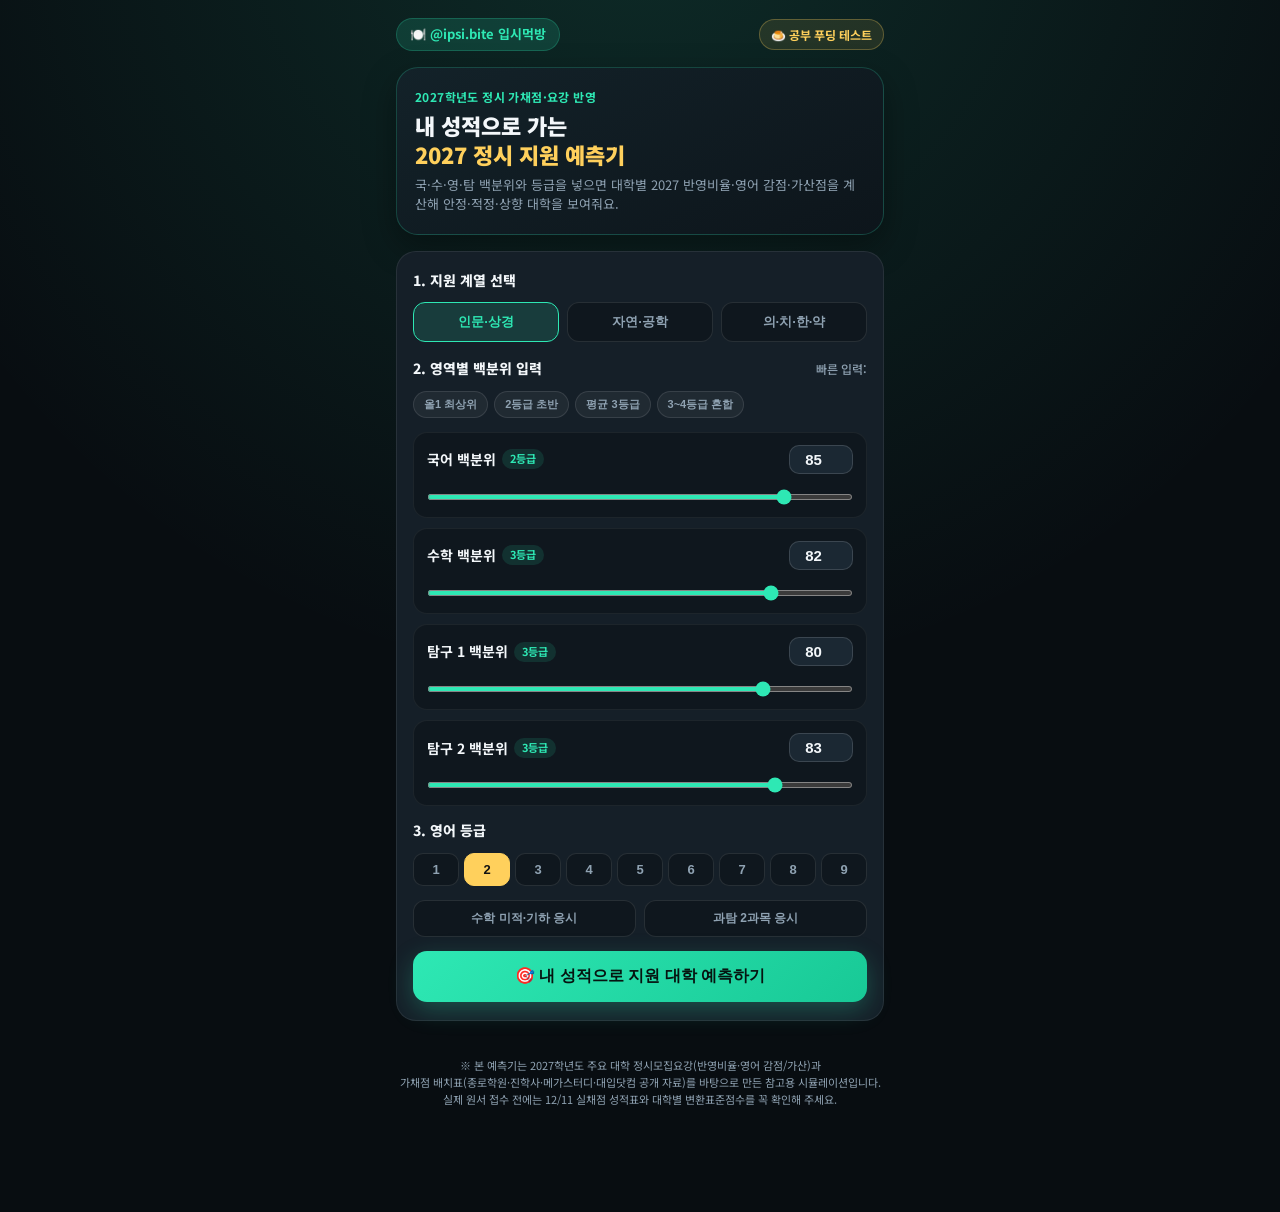
==== predict/index.html @ 565b8e70 "Add 2027 정시 지원 예측기 (/predict)" ====
<!DOCTYPE html>
<html lang="ko">
<head>
  <meta charset="UTF-8" />
  <meta name="viewport" content="width=device-width, initial-scale=1.0, maximum-scale=1.0, user-scalable=no" />
  <title>2027 정시 지원 예측기 | 입시먹방 @ipsi.bite</title>
  <meta name="description" content="국·수·영·탐 백분위와 등급을 입력하면 대학별 2027 정시 반영비율과 영어 감점을 계산해 안정·적정·상향 대학을 예측해 줍니다." />
  <link rel="preconnect" href="https://fonts.googleapis.com" />
  <link href="https://fonts.googleapis.com/css2?family=Noto+Sans+KR:wght@400;500;700;900&display=swap" rel="stylesheet" />
  <style>
    :root {
      --bg: #080d11;
      --bg2: #0f171e;
      --card: #151f28;
      --card2: #1b2833;
      --border: rgba(46, 232, 180, 0.22);
      --mint: #2ee8b4;
      --mint-dim: rgba(46, 232, 180, 0.14);
      --gold: #ffd05c;
      --blue: #58b4ff;
      --red: #ff6b7a;
      --text: #f3f7fa;
      --muted: #8fa2b2;
    }
    * { box-sizing: border-box; margin: 0; padding: 0; -webkit-tap-highlight-color: transparent; }
    body {
      font-family: 'Noto Sans KR', -apple-system, BlinkMacSystemFont, sans-serif;
      background: radial-gradient(circle at 50% -10%, rgba(46, 232, 180, 0.14), transparent 55%), var(--bg);
      color: var(--text);
      min-height: 100vh;
      line-height: 1.45;
      padding-bottom: 64px;
    }
    .wrap { max-width: 520px; margin: 0 auto; padding: 18px 16px 40px; }
    .top-bar {
      display: flex; align-items: center; justify-content: space-between;
      margin-bottom: 16px;
    }
    .brand {
      display: inline-flex; align-items: center; gap: 8px;
      background: var(--mint-dim); border: 1px solid var(--border);
      color: var(--mint); padding: 6px 13px; border-radius: 999px;
      font-size: 13px; font-weight: 700; text-decoration: none;
    }
    .link-mbti {
      font-size: 12px; color: var(--gold); text-decoration: none;
      background: rgba(255, 208, 92, 0.1); border: 1px solid rgba(255, 208, 92, 0.28);
      padding: 6px 11px; border-radius: 999px; font-weight: 700;
    }
    .hero {
      background: linear-gradient(155deg, #132229 0%, #0d151b 100%);
      border: 1px solid var(--border); border-radius: 22px;
      padding: 20px 18px; margin-bottom: 16px;
      box-shadow: 0 12px 32px rgba(0, 0, 0, 0.35);
    }
    .hero .eyebrow { font-size: 12px; font-weight: 700; color: var(--mint); letter-spacing: 0.4px; margin-bottom: 6px; }
    .hero h1 { font-size: 22px; font-weight: 900; line-height: 1.3; margin-bottom: 8px; }
    .hero h1 span { color: var(--gold); }
    .hero p { font-size: 13px; color: var(--muted); }

    .panel {
      background: var(--card); border: 1px solid rgba(255,255,255,0.08);
      border-radius: 20px; padding: 18px 16px; margin-bottom: 16px;
    }
    .sec-title {
      font-size: 14px; font-weight: 800; color: var(--text);
      margin-bottom: 12px; display: flex; align-items: center; justify-content: space-between;
    }
    .sec-title span { font-size: 12px; font-weight: 500; color: var(--muted); }

    .seg-group { display: grid; grid-template-columns: repeat(3, 1fr); gap: 8px; margin-bottom: 16px; }
    .seg-btn {
      background: var(--bg2); border: 1px solid rgba(255,255,255,0.1);
      color: var(--muted); padding: 10px 6px; border-radius: 12px;
      font-size: 13px; font-weight: 700; cursor: pointer; text-align: center; transition: 0.15s;
    }
    .seg-btn.active {
      background: var(--mint-dim); border-color: var(--mint); color: var(--mint);
    }

    .score-row {
      background: var(--bg2); border: 1px solid rgba(255,255,255,0.06);
      border-radius: 14px; padding: 12px 13px; margin-bottom: 10px;
    }
    .score-head { display: flex; align-items: center; justify-content: space-between; margin-bottom: 8px; }
    .score-name { font-size: 14px; font-weight: 700; display: flex; align-items: center; gap: 6px; }
    .grade-tag {
      font-size: 11px; font-weight: 700; padding: 2px 8px; border-radius: 999px;
      background: rgba(46, 232, 180, 0.12); color: var(--mint);
    }
    .score-input-wrap { display: flex; align-items: center; gap: 8px; }
    .num-input {
      width: 64px; background: var(--card2); border: 1px solid rgba(255,255,255,0.14);
      color: var(--text); font-size: 15px; font-weight: 800; text-align: center;
      border-radius: 10px; padding: 5px 4px; outline: none;
    }
    .num-input:focus { border-color: var(--mint); }
    input[type="range"] {
      width: 100%; accent-color: var(--mint); cursor: pointer; height: 6px;
    }

    .eng-grid { display: grid; grid-template-columns: repeat(9, 1fr); gap: 5px; margin-bottom: 14px; }
    .eng-btn {
      background: var(--bg2); border: 1px solid rgba(255,255,255,0.1);
      color: var(--muted); padding: 8px 0; border-radius: 10px;
      font-size: 13px; font-weight: 700; cursor: pointer; text-align: center;
    }
    .eng-btn.active { background: var(--gold); color: #111; border-color: var(--gold); }

    .check-row { display: flex; gap: 8px; flex-wrap: wrap; margin-bottom: 14px; }
    .chip-toggle {
      flex: 1; min-width: 140px;
      background: var(--bg2); border: 1px solid rgba(255,255,255,0.1);
      color: var(--muted); padding: 9px 10px; border-radius: 12px;
      font-size: 12px; font-weight: 700; cursor: pointer; text-align: center;
    }
    .chip-toggle.active {
      background: rgba(88, 180, 255, 0.14); border-color: var(--blue); color: var(--blue);
    }

    .preset-row { display: flex; gap: 6px; flex-wrap: wrap; margin-bottom: 14px; }
    .preset-btn {
      background: rgba(255,255,255,0.05); border: 1px solid rgba(255,255,255,0.1);
      color: var(--muted); font-size: 11px; font-weight: 600; padding: 5px 10px;
      border-radius: 999px; cursor: pointer;
    }
    .preset-btn:hover { color: var(--text); border-color: var(--mint); }

    .cta-btn {
      width: 100%; padding: 15px; border: none; border-radius: 14px;
      background: linear-gradient(135deg, var(--mint), #18c996);
      color: #061410; font-size: 16px; font-weight: 900; cursor: pointer;
      box-shadow: 0 8px 24px rgba(46, 232, 180, 0.25);
    }
    .cta-btn:active { transform: scale(0.99); }

    /* Summary Box */
    .summary-box {
      background: linear-gradient(145deg, #16262f, #111b22);
      border: 1px solid var(--mint); border-radius: 18px;
      padding: 16px; margin-bottom: 14px; display: none;
    }
    .summary-top { display: flex; justify-content: space-between; align-items: center; margin-bottom: 10px; }
    .summary-score { font-size: 26px; font-weight: 900; color: var(--gold); }
    .summary-score small { font-size: 13px; font-weight: 600; color: var(--muted); }
    .summary-stats { display: grid; grid-template-columns: repeat(3, 1fr); gap: 8px; text-align: center; }
    .stat-pill { background: rgba(0,0,0,0.28); padding: 8px 4px; border-radius: 12px; }
    .stat-pill b { display: block; font-size: 16px; }
    .stat-pill span { font-size: 11px; color: var(--muted); }

    /* Filter Tabs */
    .filter-bar { display: none; gap: 6px; overflow-x: auto; margin-bottom: 12px; padding-bottom: 4px; }
    .f-tab {
      white-space: nowrap; background: var(--card); border: 1px solid rgba(255,255,255,0.1);
      color: var(--muted); padding: 7px 13px; border-radius: 999px; font-size: 12px; font-weight: 700; cursor: pointer;
    }
    .f-tab.active { background: var(--text); color: #0b1014; border-color: var(--text); }

    /* Result Cards */
    .res-list { display: flex; flex-direction: column; gap: 10px; }
    .u-card {
      background: var(--card); border: 1px solid rgba(255,255,255,0.08);
      border-radius: 16px; padding: 14px 15px; transition: 0.15s;
    }
    .u-card.safe { border-left: 4px solid var(--mint); }
    .u-card.fit { border-left: 4px solid var(--blue); }
    .u-card.reach { border-left: 4px solid var(--gold); }
    .u-card.hard { border-left: 4px solid var(--red); opacity: 0.78; }

    .u-top { display: flex; justify-content: space-between; align-items: flex-start; gap: 8px; margin-bottom: 8px; }
    .u-name { font-size: 16px; font-weight: 800; }
    .u-dept { font-size: 13px; color: var(--muted); font-weight: 500; }
    .u-badge {
      font-size: 12px; font-weight: 800; padding: 4px 10px; border-radius: 999px; white-space: nowrap;
    }
    .b-safe { background: rgba(46, 232, 180, 0.16); color: var(--mint); }
    .b-fit { background: rgba(88, 180, 255, 0.16); color: var(--blue); }
    .b-reach { background: rgba(255, 208, 92, 0.16); color: var(--gold); }
    .b-hard { background: rgba(255, 107, 122, 0.16); color: var(--red); }

    .u-bars { display: flex; align-items: center; gap: 10px; margin-bottom: 8px; font-size: 12px; }
    .bar-bg { flex: 1; height: 8px; background: rgba(255,255,255,0.08); border-radius: 99px; overflow: hidden; position: relative; }
    .bar-fill { height: 100%; border-radius: 99px; }
    .u-meta { display: flex; flex-wrap: wrap; gap: 6px; font-size: 11px; color: var(--muted); }
    .u-tag { background: var(--bg2); padding: 3px 8px; border-radius: 6px; }
    .u-tip { margin-top: 7px; font-size: 12px; color: var(--mint); font-weight: 600; }

    .share-box {
      display: none; margin-top: 16px; background: var(--card2); border: 1px dashed var(--border);
      border-radius: 16px; padding: 14px; text-align: center;
    }
    .share-btn {
      margin-top: 10px; background: var(--bg); border: 1px solid var(--mint); color: var(--mint);
      padding: 10px 18px; border-radius: 12px; font-size: 13px; font-weight: 800; cursor: pointer;
    }
    .disclaimer {
      margin-top: 20px; font-size: 11px; color: var(--muted); line-height: 1.55; text-align: center;
    }
  </style>
</head>
<body>
  <div class="wrap">
    <div class="top-bar">
      <a class="brand" href="https://instagram.com/ipsi.bite" target="_blank">🍽️ @ipsi.bite 입시먹방</a>
      <a class="link-mbti" href="../">🍮 공부 푸딩 테스트</a>
    </div>

    <div class="hero">
      <div class="eyebrow">2027학년도 정시 가채점·요강 반영</div>
      <h1>내 성적으로 가는<br /><span>2027 정시 지원 예측기</span></h1>
      <p>국·수·영·탐 백분위와 등급을 넣으면 대학별 2027 반영비율·영어 감점·가산점을 계산해 안정·적정·상향 대학을 보여줘요.</p>
    </div>

    <div class="panel">
      <div class="sec-title">1. 지원 계열 선택</div>
      <div class="seg-group" id="trackGroup">
        <button class="seg-btn active" data-track="hum">인문·상경</button>
        <button class="seg-btn" data-track="nat">자연·공학</button>
        <button class="seg-btn" data-track="med">의·치·한·약</button>
      </div>

      <div class="sec-title">
        2. 영역별 백분위 입력
        <span>빠른 입력:</span>
      </div>
      <div class="preset-row">
        <button class="preset-btn" onclick="applyPreset(98,98,97,97,1)">올1 최상위</button>
        <button class="preset-btn" onclick="applyPreset(92,90,91,89,2)">2등급 초반</button>
        <button class="preset-btn" onclick="applyPreset(82,80,79,81,3)">평균 3등급</button>
        <button class="preset-btn" onclick="applyPreset(70,68,72,69,3)">3~4등급 혼합</button>
      </div>

      <div class="score-row">
        <div class="score-head">
          <div class="score-name">국어 백분위 <span class="grade-tag" id="gKor">2등급</span></div>
          <div class="score-input-wrap">
            <input class="num-input" type="number" id="inKor" min="0" max="100" value="85" />
          </div>
        </div>
        <input type="range" id="rngKor" min="0" max="100" value="85" />
      </div>

      <div class="score-row">
        <div class="score-head">
          <div class="score-name">수학 백분위 <span class="grade-tag" id="gMath">3등급</span></div>
          <div class="score-input-wrap">
            <input class="num-input" type="number" id="inMath" min="0" max="100" value="82" />
          </div>
        </div>
        <input type="range" id="rngMath" min="0" max="100" value="82" />
      </div>

      <div class="score-row">
        <div class="score-head">
          <div class="score-name">탐구 1 백분위 <span class="grade-tag" id="gT1">3등급</span></div>
          <div class="score-input-wrap">
            <input class="num-input" type="number" id="inT1" min="0" max="100" value="80" />
          </div>
        </div>
        <input type="range" id="rngT1" min="0" max="100" value="80" />
      </div>

      <div class="score-row">
        <div class="score-head">
          <div class="score-name">탐구 2 백분위 <span class="grade-tag" id="gT2">3등급</span></div>
          <div class="score-input-wrap">
            <input class="num-input" type="number" id="inT2" min="0" max="100" value="83" />
          </div>
        </div>
        <input type="range" id="rngT2" min="0" max="100" value="83" />
      </div>

      <div class="sec-title" style="margin-top:14px;">3. 영어 등급</div>
      <div class="eng-grid" id="engGrid"></div>

      <div class="check-row">
        <button class="chip-toggle" id="btnCalc" onclick="toggleOpt('calc')">수학 미적·기하 응시</button>
        <button class="chip-toggle" id="btnSci" onclick="toggleOpt('sci')">과탐 2과목 응시</button>
      </div>

      <button class="cta-btn" onclick="runPredict()">🎯 내 성적으로 지원 대학 예측하기</button>
    </div>

    <div class="summary-box" id="summaryBox">
      <div class="summary-top">
        <div>
          <div style="font-size:12px; color:var(--mint); font-weight:700;">내 국·수·탐 평균 백분위</div>
          <div class="summary-score" id="sumAvg">82.5 <small>(평균 3.1등급)</small></div>
        </div>
        <div style="text-align:right; font-size:12px; color:var(--muted);" id="sumEng">영어 2등급</div>
      </div>
      <div class="summary-stats">
        <div class="stat-pill"><b style="color:var(--mint);" id="cntSafe">0</b><span>🟢 안정</span></div>
        <div class="stat-pill"><b style="color:var(--blue);" id="cntFit">0</b><span>🔵 적정</span></div>
        <div class="stat-pill"><b style="color:var(--gold);" id="cntReach">0</b><span>🟡 소신·상향</span></div>
      </div>
    </div>

    <div class="filter-bar" id="filterBar">
      <button class="f-tab active" data-filter="all">전체 보기</button>
      <button class="f-tab" data-filter="safe">🟢 안정</button>
      <button class="f-tab" data-filter="fit">🔵 적정</button>
      <button class="f-tab" data-filter="reach">🟡 소신·상향</button>
      <button class="f-tab" data-gun="가">가군</button>
      <button class="f-tab" data-gun="나">나군</button>
      <button class="f-tab" data-gun="다">다군</button>
    </div>

    <div class="res-list" id="resList"></div>

    <div class="share-box" id="shareBox">
      <div style="font-size:14px; font-weight:800;">내 예측 결과 저장하고 친구랑 비교하기!</div>
      <div style="font-size:12px; color:var(--muted); margin-top:4px;">스토리 태그 @ipsi.bite 하면 목표 대학 잠금화면도 제작해 드려요 🍀</div>
      <button class="share-btn" onclick="copyResult()">📋 내 예측 결과 요약 복사하기</button>
    </div>

    <p class="disclaimer">
      ※ 본 예측기는 2027학년도 주요 대학 정시모집요강(반영비율·영어 감점/가산)과<br />
      가채점 배치표(종로학원·진학사·메가스터디·대입닷컴 공개 자료)를 바탕으로 만든 참고용 시뮬레이션입니다.<br />
      실제 원서 접수 전에는 12/11 실채점 성적표와 대학별 변환표준점수를 꼭 확인해 주세요.
    </p>
  </div>

  <script>
    // 2027 정시 주요 대학 DB (track, gun, name, dept, cutPct, w: [kor, math, eng, tam], engTable(1~9 penalty/score), mathBonus, sciBonus, tip)
    const UNIVERSE = [
      // 의약학계열
      { track:'med', gun:'가', name:'서울대', dept:'의예과', cut:99.3, w:[33.3,40.0,0,26.7], engPen:[0,0.5,2.0,4.0,6.0,8.0,10.0,12.0,14.0], mb:0, sb:0, tip:'수학 가중치 1.2배 · 교과평가 20% 반영' },
      { track:'med', gun:'가', name:'연세대', dept:'의예과', cut:99.1, w:[22.2,33.3,11.1,33.3], engPen:[0,1.5,3.5,6.0,9.0,12.0,15.0,18.0,21.0], mb:0, sb:3, tip:'과탐 응시 시 과목당 가산 · 영어 2등급 감점 큼' },
      { track:'med', gun:'가', name:'고려대', dept:'의과대학', cut:99.0, w:[31.25,37.5,0,31.25], engPen:[0,1.5,3.0,4.5,6.0,7.5,9.0,10.5,12.0], mb:0, sb:0, tip:'영어 2등급 감점 3점(1000점 기준)으로 비교적 완만' },
      { track:'med', gun:'가', name:'성균관대', dept:'의예과', cut:99.0, w:[30,40,10,20], engPen:[0,1.0,2.5,5.0,8.0,11.0,14.0,17.0,20.0], mb:0, sb:0, tip:'수학 40% 비중 높고 인적성 면접 P/F' },
      { track:'med', gun:'가', name:'한양대', dept:'의예과', cut:98.6, w:[25,40,10,25], engPen:[0,1.0,2.5,5.0,8.0,11.0,14.0,17.0,20.0], mb:0, sb:0, tip:'수학 40% · 탐구 25%' },
      { track:'med', gun:'나', name:'경희대', dept:'의예과', cut:98.5, w:[25,40,0,35], engPen:[0,1.5,3.5,6.0,9.0,12.0,15.0,18.0,21.0], mb:0, sb:3, tip:'수학 40% · 탐구 35%로 과탐 비중 큼' },
      { track:'med', gun:'다', name:'중앙대', dept:'의학부', cut:98.5, w:[30,35,0,35], engPen:[0,1.0,2.5,4.5,7.0,10.0,13.0,16.0,19.0], mb:0, sb:5, tip:'다군 최상위권 의대 · 과탐 5% 가산' },
      { track:'med', gun:'가', name:'서울대', dept:'약학계열', cut:97.4, w:[33.3,40.0,0,26.7], engPen:[0,0.5,2.0,4.0,6.0,8.0,10.0,12.0,14.0], mb:0, sb:0, tip:'수학 가중치 1.2배 · 교과평가 포함' },
      { track:'med', gun:'나', name:'성균관대', dept:'약학과', cut:96.4, w:[30,40,10,20], engPen:[0,1.0,2.5,5.0,8.0,11.0,14.0,17.0,20.0], mb:0, sb:0, tip:'수학 40% · 영어 10%' },
      { track:'med', gun:'가', name:'경희대', dept:'한의예과', cut:96.3, w:[25,40,0,35], engPen:[0,1.5,3.5,6.0,9.0,12.0,15.0,18.0,21.0], mb:0, sb:2, tip:'한의예 자연계열 기준 (인문은 별도 선발)' },
      { track:'med', gun:'다', name:'동국대', dept:'약학과', cut:95.6, w:[25,35,15,25], engPen:[0,1.0,2.5,4.5,7.0,10.0,13.0,16.0,19.0], mb:0, sb:0, tip:'다군 약대 대표 모집단위' },

      // 인문·상경 (최상위 ~ 인서울 ~ 수도권)
      { track:'hum', gun:'나', name:'서울대', dept:'경영·경제·정외', cut:97.8, w:[33.3,40.0,0,26.7], engPen:[0,0.5,2.0,4.0,6.0,8.0,10.0,12.0,14.0], mb:0, sb:0, tip:'인문도 수학 가중치 1.2배 · 영어 감점 적음' },
      { track:'hum', gun:'가', name:'연세대', dept:'경영·상경계열', cut:96.2, w:[33.3,33.3,16.7,16.7], engPen:[0,1.5,3.5,6.0,9.0,12.0,15.0,18.0,21.0], mb:0, sb:0, tip:'영어 반영비 16.7%로 1등급 유리' },
      { track:'hum', gun:'가', name:'고려대', dept:'경영·경제·정외', cut:96.0, w:[35.7,35.7,0,28.6], engPen:[0,1.5,3.0,4.5,6.0,7.5,9.0,10.5,12.0], mb:0, sb:0, tip:'국·수 균형 35.7% · 영어 감점 적은 편' },
      { track:'hum', gun:'나', name:'성균관대', dept:'글로벌경영·사과', cut:94.5, w:[40,40,10,10], engPen:[0,1.0,2.5,5.0,8.0,11.0,14.0,17.0,20.0], mb:0, sb:0, tip:'국·수 우수영역 45% 반영 · 탐구 비중 10%로 낮음' },
      { track:'hum', gun:'가', name:'서강대', dept:'경영·인문계열', cut:94.2, w:[40,40,0,20], engPen:[0,0.5,1.5,3.0,5.0,7.5,10.0,12.5,15.0], mb:0, sb:0, tip:'A/B유형 중 유리한 산식 자동 적용 · 영어 감점 매우 적음' },
      { track:'hum', gun:'가', name:'한양대', dept:'정책·경영·인문', cut:93.5, w:[35,35,10,20], engPen:[0,1.0,2.5,5.0,8.0,11.0,14.0,17.0,20.0], mb:0, sb:0, tip:'상경은 국35·수35, 인문은 국35·수30·탐25' },
      { track:'hum', gun:'가', name:'중앙대', dept:'경영·공공인재', cut:92.2, w:[30,40,0,30], engPen:[0,1.0,2.5,4.5,7.0,10.0,13.0,16.0,19.0], mb:0, sb:0, tip:'상경은 수학 40% · 인문은 국어 35%' },
      { track:'hum', gun:'나', name:'경희대', dept:'경영·사회·인문', cut:91.0, w:[35,35,0,30], engPen:[0,1.5,3.5,6.0,9.0,12.0,15.0,18.0,21.0], mb:0, sb:0, tip:'인문 국어 40% · 사회 국35·수35' },
      { track:'hum', gun:'가', name:'한국외대', dept:'ELLT·LD·어문', cut:89.8, w:[30,30,20,20], engPen:[0,1.2,2.8,5.0,8.0,11.0,14.0,17.0,20.0], mb:0, sb:0, tip:'영어 반영비 20%로 영어 1등급 강점' },
      { track:'hum', gun:'나', name:'서울시립대', dept:'세무·경영·인문', cut:90.0, w:[35,25,20,20], engPen:[0,1.2,3.0,5.5,8.5,11.5,14.5,17.5,20.5], mb:0, sb:0, tip:'국어 35% · 영어 20% 비중 높음' },
      { track:'hum', gun:'나', name:'건국대', dept:'경영·사과·인문', cut:88.8, w:[30,40,10,20], engPen:[0,0.8,2.0,4.0,6.5,9.5,12.5,15.5,18.5], mb:0, sb:0, tip:'영어 2등급 감점 적고 수학 40% 반영' },
      { track:'hum', gun:'나', name:'동국대', dept:'경찰행정·경영', cut:88.0, w:[35,25,15,25], engPen:[0,0.8,2.2,4.5,7.0,10.0,13.0,16.0,19.0], mb:0, sb:0, tip:'국어 35% · 수학 25%로 국어 강점자 유리' },
      { track:'hum', gun:'다', name:'홍익대', dept:'경영·인문계열', cut:87.2, w:[33.3,33.3,10,23.4], engPen:[0,1.0,2.5,4.5,7.0,10.0,13.0,16.0,19.0], mb:0, sb:0, tip:'다군 인기 대학 · 3개 영역 균형 반영' },
      { track:'hum', gun:'가', name:'국민대', dept:'경영·인문·자전', cut:84.8, w:[40,30,10,20], engPen:[0,0.8,2.0,4.5,7.5,10.5,13.5,16.5,19.5], mb:0, sb:0, tip:'국어 40% 반영 · 미래융합C는 수학 미반영' },
      { track:'hum', gun:'나', name:'숭실대', dept:'인문·경상계열', cut:83.8, w:[35,20,20,25], engPen:[0,0.0,2.0,5.0,8.5,12.0,15.5,19.0,22.0], mb:0, sb:0, tip:'영어 2등급도 1등급과 만점(감점 0점)!' },
      { track:'hum', gun:'나', name:'세종대', dept:'인문·경영·자전', cut:83.5, w:[30,30,20,20], engPen:[0,1.5,3.5,6.5,10.0,13.5,17.0,20.5,24.0], mb:0, sb:0, tip:'영어 2등급 감점이 다소 커서 1등급 유리' },
      { track:'hum', gun:'다', name:'단국대', dept:'경영·인문계열', cut:81.5, w:[35,25,20,20], engPen:[0,0.8,2.0,5.0,8.5,12.5,16.5,20.5,24.0], mb:0, sb:0, tip:'다군 인기 · 한국사 4등급까지 만점' },
      { track:'hum', gun:'나', name:'광운대', dept:'경영·인문계열', cut:80.2, w:[30,25,20,25], engPen:[0,1.0,2.5,5.0,8.0,11.5,15.0,18.5,22.0], mb:0, sb:0, tip:'국·탐 비중 균형 · 영어 20%' },
      { track:'hum', gun:'가', name:'명지대', dept:'인문·사회과학', cut:78.5, w:[35,25,20,20], engPen:[0,1.0,2.5,5.0,8.0,11.5,15.0,18.5,22.0], mb:0, sb:0, tip:'평균 3등급 초반~중반 핵심 인서울 라인' },
      { track:'hum', gun:'나', name:'상명대', dept:'인문·경영·글로벌', cut:77.2, w:[35,25,20,20], engPen:[0,1.0,2.5,5.0,8.0,11.5,15.0,18.5,22.0], mb:0, sb:0, tip:'국어 35% 반영 · 3등급 중반 적정' },
      { track:'hum', gun:'다', name:'가천대', dept:'경영·사회·인문', cut:78.0, w:[35,25,20,20], engPen:[0,1.0,2.5,5.0,8.0,11.5,15.0,18.5,22.0], mb:0, sb:0, tip:'우수영역 순 가중치 전형도 병행 가능' },
      { track:'hum', gun:'가', name:'인천대', dept:'경영·동북아·인문', cut:76.5, w:[35,25,15,25], engPen:[0,1.0,2.5,5.0,8.0,11.5,15.0,18.5,22.0], mb:0, sb:0, tip:'국립대 가성비 · 국어 35%' },
      { track:'hum', gun:'나', name:'한성대', dept:'인문·사회과학', cut:74.0, w:[35,25,20,20], engPen:[0,1.0,2.5,5.0,8.0,11.5,15.0,18.5,22.0], mb:0, sb:0, tip:'3등급 중후반 ~ 4등급 초반 안정권' },

      // 자연·공학
      { track:'nat', gun:'나', name:'서울대', dept:'첨단융합·공과대학', cut:96.8, w:[33.3,40.0,0,26.7], engPen:[0,0.5,2.0,4.0,6.0,8.0,10.0,12.0,14.0], mb:0, sb:0, tip:'수학 1.2배 가중 · 과탐Ⅱ 가산점 확인' },
      { track:'nat', gun:'가', name:'연세대', dept:'시스템반도체·공대', cut:95.4, w:[22.2,33.3,11.1,33.3], engPen:[0,1.5,3.5,6.0,9.0,12.0,15.0,18.0,21.0], mb:0, sb:3, tip:'수학·과탐 각 33.3% · 과탐 가산점' },
      { track:'nat', gun:'가', name:'고려대', dept:'반도체·공과대학', cut:95.3, w:[31.25,37.5,0,31.25], engPen:[0,1.5,3.0,4.5,6.0,7.5,9.0,10.5,12.0], mb:0, sb:0, tip:'수학 37.5% · 영어 2등급 감점 3점' },
      { track:'nat', gun:'나', name:'성균관대', dept:'반도체시스템·공학', cut:94.0, w:[30,40,10,20], engPen:[0,1.0,2.5,5.0,8.0,11.0,14.0,17.0,20.0], mb:0, sb:0, tip:'수학 40% · 탐구 20% 반영' },
      { track:'nat', gun:'가', name:'서강대', dept:'시스템반도체·공학', cut:93.5, w:[36.7,43.3,0,20], engPen:[0,0.5,1.5,3.0,5.0,7.5,10.0,12.5,15.0], mb:0, sb:0, tip:'수학 43.3% 반영 · 영어 감점 적음' },
      { track:'nat', gun:'가', name:'한양대', dept:'반도체·공과대학', cut:93.2, w:[25,40,10,25], engPen:[0,1.0,2.5,5.0,8.0,11.0,14.0,17.0,20.0], mb:0, sb:0, tip:'수학 40% · 탐구 25%' },
      { track:'nat', gun:'가', name:'중앙대', dept:'AI·소프트웨어·공대', cut:91.8, w:[30,35,0,35], engPen:[0,1.0,2.5,4.5,7.0,10.0,13.0,16.0,19.0], mb:0, sb:5, tip:'과탐 과목당 5% 가산점 적용' },
      { track:'nat', gun:'나', name:'경희대', dept:'정보전자·공과대학', cut:90.5, w:[25,40,0,35], engPen:[0,1.5,3.5,6.0,9.0,12.0,15.0,18.0,21.0], mb:0, sb:3, tip:'수학 40% · 과탐 35% + 가산점' },
      { track:'nat', gun:'나', name:'서울시립대', dept:'컴퓨터·전자전기', cut:89.5, w:[20,40,10,30], engPen:[0,1.0,2.5,5.0,8.0,11.5,15.0,18.5,22.0], mb:0, sb:2, tip:'수학 40% · 국어 비중 20%로 낮음' },
      { track:'nat', gun:'나', name:'건국대', dept:'스마트ICT·공대', cut:88.5, w:[20,40,10,30], engPen:[0,0.8,2.0,4.0,6.5,9.5,12.5,15.5,18.5], mb:0, sb:0, tip:'수학 40% · 영어 감점 적음' },
      { track:'nat', gun:'나', name:'동국대', dept:'컴퓨터·AI·공대', cut:87.8, w:[25,35,15,25], engPen:[0,0.8,2.2,4.5,7.0,10.0,13.0,16.0,19.0], mb:0, sb:2, tip:'국·수·탐 밸런스형 공대' },
      { track:'nat', gun:'다', name:'홍익대', dept:'컴퓨터·건축·공대', cut:87.0, w:[20,40,10,30], engPen:[0,1.0,2.5,4.5,7.0,10.0,13.0,16.0,19.0], mb:0, sb:2, tip:'다군 최상위 공학 라인' },
      { track:'nat', gun:'가', name:'서울과기대', dept:'AI·컴공·공대', cut:85.2, w:[20,35,20,25], engPen:[0,1.2,3.0,5.5,8.5,11.5,14.5,17.5,20.5], mb:2, sb:2, tip:'국립대 공대 강자 · 미기/과탐 가산' },
      { track:'nat', gun:'가', name:'국민대', dept:'자동차·SW·공대', cut:84.2, w:[30,40,10,20], engPen:[0,0.8,2.0,4.5,7.5,10.5,13.5,16.5,19.5], mb:0, sb:0, tip:'국어 30%·수학 40% 반영 (탐구 20%)' },
      { track:'nat', gun:'나', name:'숭실대', dept:'IT대학·공과대학', cut:83.5, w:[20,35,15,30], engPen:[0,0.0,2.0,5.0,8.5,12.0,15.5,19.0,22.0], mb:0, sb:0, tip:'영어 2등급 감점 0점! · 탐구 30%' },
      { track:'nat', gun:'나', name:'세종대', dept:'소프트웨어·공대', cut:83.2, w:[20,35,20,25], engPen:[0,0.8,2.5,5.5,9.0,12.5,16.0,19.5,23.0], mb:0, sb:0, tip:'SW·컴공 특성화 강점' },
      { track:'nat', gun:'나', name:'인하대', dept:'기계·항공·공대', cut:82.5, w:[25,35,10,30], engPen:[0,0.8,2.2,4.8,8.0,11.5,15.0,18.5,22.0], mb:0, sb:0, tip:'탐구 30% 반영 · 영어 2등급 감점 작음' },
      { track:'nat', gun:'다', name:'단국대', dept:'SW융합·공과대학', cut:81.2, w:[20,35,15,30], engPen:[0,0.8,2.0,5.0,8.5,12.5,16.5,20.5,24.0], mb:3, sb:3, tip:'미적/기하·과탐 각 5% 가산점!' },
      { track:'nat', gun:'가', name:'명지대', dept:'자연·공과대학', cut:77.8, w:[25,35,20,20], engPen:[0,1.0,2.5,5.0,8.0,11.5,15.0,18.5,22.0], mb:0, sb:0, tip:'평균 3등급 자연계 인서울/수도권 핵심' },
      { track:'nat', gun:'다', name:'가천대', dept:'AI·컴공·공대', cut:77.5, w:[25,35,20,20], engPen:[0,1.0,2.5,5.0,8.0,11.5,15.0,18.5,22.0], mb:0, sb:0, tip:'메디컬·IT 집중 투자' },
      { track:'nat', gun:'가', name:'인천대', dept:'공과·정보기술대', cut:76.0, w:[25,35,15,25], engPen:[0,1.0,2.5,5.0,8.0,11.5,15.0,18.5,22.0], mb:0, sb:0, tip:'국립대 · 평균 3등급 중반 적정' },
      { track:'nat', gun:'나', name:'한성대', dept:'IT공과대학', cut:73.5, w:[25,35,20,20], engPen:[0,1.0,2.5,5.0,8.0,11.5,15.0,18.5,22.0], mb:0, sb:0, tip:'3등급 중후반 ~ 4등급 초반 안정권' },
    ];

    let state = {
      track: 'hum',
      kor: 85, math: 82, t1: 80, t2: 83,
      eng: 2,
      calc: false, sci: false,
      filter: 'all', gun: 'all'
    };
    let lastResults = [];

    function pctToGrade(p) {
      if (p >= 96) return '1등급';
      if (p >= 89) return '2등급';
      if (p >= 77) return '3등급';
      if (p >= 60) return '4등급';
      if (p >= 40) return '5등급';
      if (p >= 23) return '6등급';
      if (p >= 11) return '7등급';
      if (p >= 4) return '8등급';
      return '9등급';
    }

    function pctToEstNumGrade(p) {
      if (p >= 96) return (1.0 + (100 - p) * 0.1).toFixed(1);
      if (p >= 89) return (1.5 + (96 - p) * 0.14).toFixed(1);
      if (p >= 77) return (2.5 + (89 - p) * 0.08).toFixed(1);
      if (p >= 60) return (3.5 + (77 - p) * 0.06).toFixed(1);
      return (4.5 + (60 - p) * 0.05).toFixed(1);
    }

    // Bind sliders & inputs
    const pairs = [
      ['Kor', 'kor', 'gKor'],
      ['Math', 'math', 'gMath'],
      ['T1', 't1', 'gT1'],
      ['T2', 't2', 'gT2']
    ];
    pairs.forEach(([suf, key, gId]) => {
      const rng = document.getElementById('rng' + suf);
      const inp = document.getElementById('in' + suf);
      const grd = document.getElementById(gId);
      const sync = (val) => {
        val = Math.max(0, Math.min(100, Number(val) || 0));
        state[key] = val;
        rng.value = val;
        inp.value = val;
        grd.textContent = pctToGrade(val);
      };
      rng.addEventListener('input', (e) => sync(e.target.value));
      inp.addEventListener('input', (e) => sync(e.target.value));
    });

    // Track buttons
    document.querySelectorAll('#trackGroup .seg-btn').forEach(btn => {
      btn.addEventListener('click', () => {
        document.querySelectorAll('#trackGroup .seg-btn').forEach(b => b.classList.remove('active'));
        btn.classList.add('active');
        state.track = btn.dataset.track;
      });
    });

    // English grid
    const engGrid = document.getElementById('engGrid');
    for (let g = 1; g <= 9; g++) {
      const b = document.createElement('button');
      b.className = 'eng-btn' + (g === state.eng ? ' active' : '');
      b.textContent = g;
      b.onclick = () => {
        state.eng = g;
        document.querySelectorAll('.eng-btn').forEach(x => x.classList.remove('active'));
        b.classList.add('active');
      };
      engGrid.appendChild(b);
    }

    function toggleOpt(k) {
      state[k] = !state[k];
      document.getElementById(k === 'calc' ? 'btnCalc' : 'btnSci').classList.toggle('active', state[k]);
    }

    function applyPreset(k, m, t1, t2, e) {
      const vals = { kor:k, math:m, t1:t1, t2:t2 };
      pairs.forEach(([suf, key, gId]) => {
        state[key] = vals[key];
        document.getElementById('rng' + suf).value = vals[key];
        document.getElementById('in' + suf).value = vals[key];
        document.getElementById(gId).textContent = pctToGrade(vals[key]);
      });
      state.eng = e;
      document.querySelectorAll('.eng-btn').forEach((b, idx) => b.classList.toggle('active', idx + 1 === e));
      runPredict();
    }

    function runPredict() {
      const tamAvg = (state.t1 + state.t2) / 2;
      const rawAvg = (state.kor + state.math + tamAvg) / 3;

      const list = UNIVERSE.filter(u => u.track === state.track).map(u => {
        const [wk, wm, we, wt] = u.w;
        const sumW = wk + wm + wt; // normalize K/M/T weights
        let myWeighted = (state.kor * wk + state.math * wm + tamAvg * wt) / sumW;

        // English effect (relative to 1등급 baseline)
        const pen = u.engPen[state.eng - 1];
        // Bonus if math calc/geom or science
        let bonus = 0;
        if (state.calc && u.mb > 0) bonus += u.mb * 0.4;
        if (state.sci && u.sb > 0) bonus += u.sb * 0.4;

        const effectiveScore = myWeighted - pen * 0.65 + bonus;
        const diff = effectiveScore - u.cut;

        let status = 'hard', label = '🔴 도전', cls = 'hard', bcls = 'b-hard', prob = 20;
        if (diff >= 1.8) {
          status = 'safe'; label = '🟢 안정'; cls = 'safe'; bcls = 'b-safe';
          prob = Math.min(97, Math.round(82 + diff * 4));
        } else if (diff >= -0.8) {
          status = 'fit'; label = '🔵 적정'; cls = 'fit'; bcls = 'b-fit';
          prob = Math.round(62 + diff * 8);
        } else if (diff >= -3.2) {
          status = 'reach'; label = '🟡 소신·상향'; cls = 'reach'; bcls = 'b-reach';
          prob = Math.max(25, Math.round(48 + diff * 8));
        } else {
          prob = Math.max(5, Math.round(22 + diff * 3));
        }

        return { ...u, effectiveScore, diff, status, label, cls, bcls, prob };
      });

      // Sort by closest match / relevance (safe -> fit -> reach -> hard, cut desc)
      list.sort((a, b) => b.cut - a.cut);
      lastResults = list;

      document.getElementById('sumAvg').innerHTML = `${rawAvg.toFixed(1)} <small>(약 ${pctToEstNumGrade(rawAvg)}등급)</small>`;
      document.getElementById('sumEng').textContent = `영어 ${state.eng}등급` + (state.calc ? ' · 미기' : '') + (state.sci ? ' · 과탐' : '');
      document.getElementById('cntSafe').textContent = list.filter(x => x.status === 'safe').length;
      document.getElementById('cntFit').textContent = list.filter(x => x.status === 'fit').length;
      document.getElementById('cntReach').textContent = list.filter(x => x.status === 'reach').length;

      document.getElementById('summaryBox').style.display = 'block';
      document.getElementById('filterBar').style.display = 'flex';
      document.getElementById('shareBox').style.display = 'block';

      renderCards();
      document.getElementById('summaryBox').scrollIntoView({ behavior: 'smooth', block: 'start' });
    }

    document.querySelectorAll('#filterBar .f-tab').forEach(tab => {
      tab.addEventListener('click', () => {
        document.querySelectorAll('#filterBar .f-tab').forEach(t => t.classList.remove('active'));
        tab.classList.add('active');
        state.filter = tab.dataset.filter || 'all';
        state.gun = tab.dataset.gun || 'all';
        renderCards();
      });
    });

    function renderCards() {
      const box = document.getElementById('resList');
      let items = lastResults;
      if (state.filter !== 'all') items = items.filter(x => x.status === state.filter);
      if (state.gun !== 'all') items = items.filter(x => x.gun === state.gun);

      if (!items.length) {
        box.innerHTML = `<div class="panel" style="text-align:center; color:var(--muted); font-size:13px;">해당 조건에 맞는 대학이 없어요. 다른 탭을 눌러 확인해 보세요!</div>`;
        return;
      }

      box.innerHTML = items.map(u => {
        const diffStr = (u.diff >= 0 ? '+' : '') + u.diff.toFixed(1);
        const barColor = u.status === 'safe' ? 'var(--mint)' : u.status === 'fit' ? 'var(--blue)' : u.status === 'reach' ? 'var(--gold)' : 'var(--red)';
        return `
          <div class="u-card ${u.cls}">
            <div class="u-top">
              <div>
                <div class="u-name">${u.name} <span class="u-dept">${u.dept}</span></div>
              </div>
              <div class="u-badge ${u.bcls}">${u.label} (${u.prob}%)</div>
            </div>
            <div class="u-bars">
              <span style="color:var(--muted); min-width:86px;">내 환산 <b style="color:var(--text);">${u.effectiveScore.toFixed(1)}</b></span>
              <div class="bar-bg"><div class="bar-fill" style="width:${Math.min(100, Math.max(12, u.prob))}%; background:${barColor};"></div></div>
              <span style="color:var(--muted);">컷 ${u.cut.toFixed(1)} (${diffStr})</span>
            </div>
            <div class="u-meta">
              <span class="u-tag">${u.gun}군</span>
              <span class="u-tag">국 ${u.w[0]}%</span>
              <span class="u-tag">수 ${u.w[1]}%</span>
              <span class="u-tag">탐 ${u.w[3]}%</span>
              <span class="u-tag">${u.w[2] > 0 ? '영 '+u.w[2]+'%' : '영 가감점'}</span>
            </div>
            <div class="u-tip">💡 ${u.tip}</div>
          </div>
        `;
      }).join('');
    }

    function copyResult() {
      const tamAvg = ((state.t1 + state.t2) / 2).toFixed(1);
      const rawAvg = ((state.kor + state.math + Number(tamAvg)) / 3).toFixed(1);
      const safes = lastResults.filter(x => x.status === 'safe').slice(0, 3).map(x => `${x.name} ${x.dept}`).join(', ') || '없음';
      const fits = lastResults.filter(x => x.status === 'fit').slice(0, 3).map(x => `${x.name} ${x.dept}`).join(', ') || '없음';
      const txt = `[입시먹방 @ipsi.bite 2027 정시 예측]\n• 내 성적: 국${state.kor} / 수${state.math} / 탐${tamAvg} / 영${state.eng}등급 (평균 ${rawAvg})\n• 🟢 안정: ${safes}\n• 🔵 적정: ${fits}\n\n나도 내 성적 넣어보기 👉 https://n2bd5hd5sd-arch.github.io/ipsi.bite/predict/`;
      navigator.clipboard.writeText(txt).then(() => {
        alert('예측 결과가 복사되었어요! 친구나 스토리에 공유해 보세요 🙌');
      });
    }
  </script>
</body>
</html>
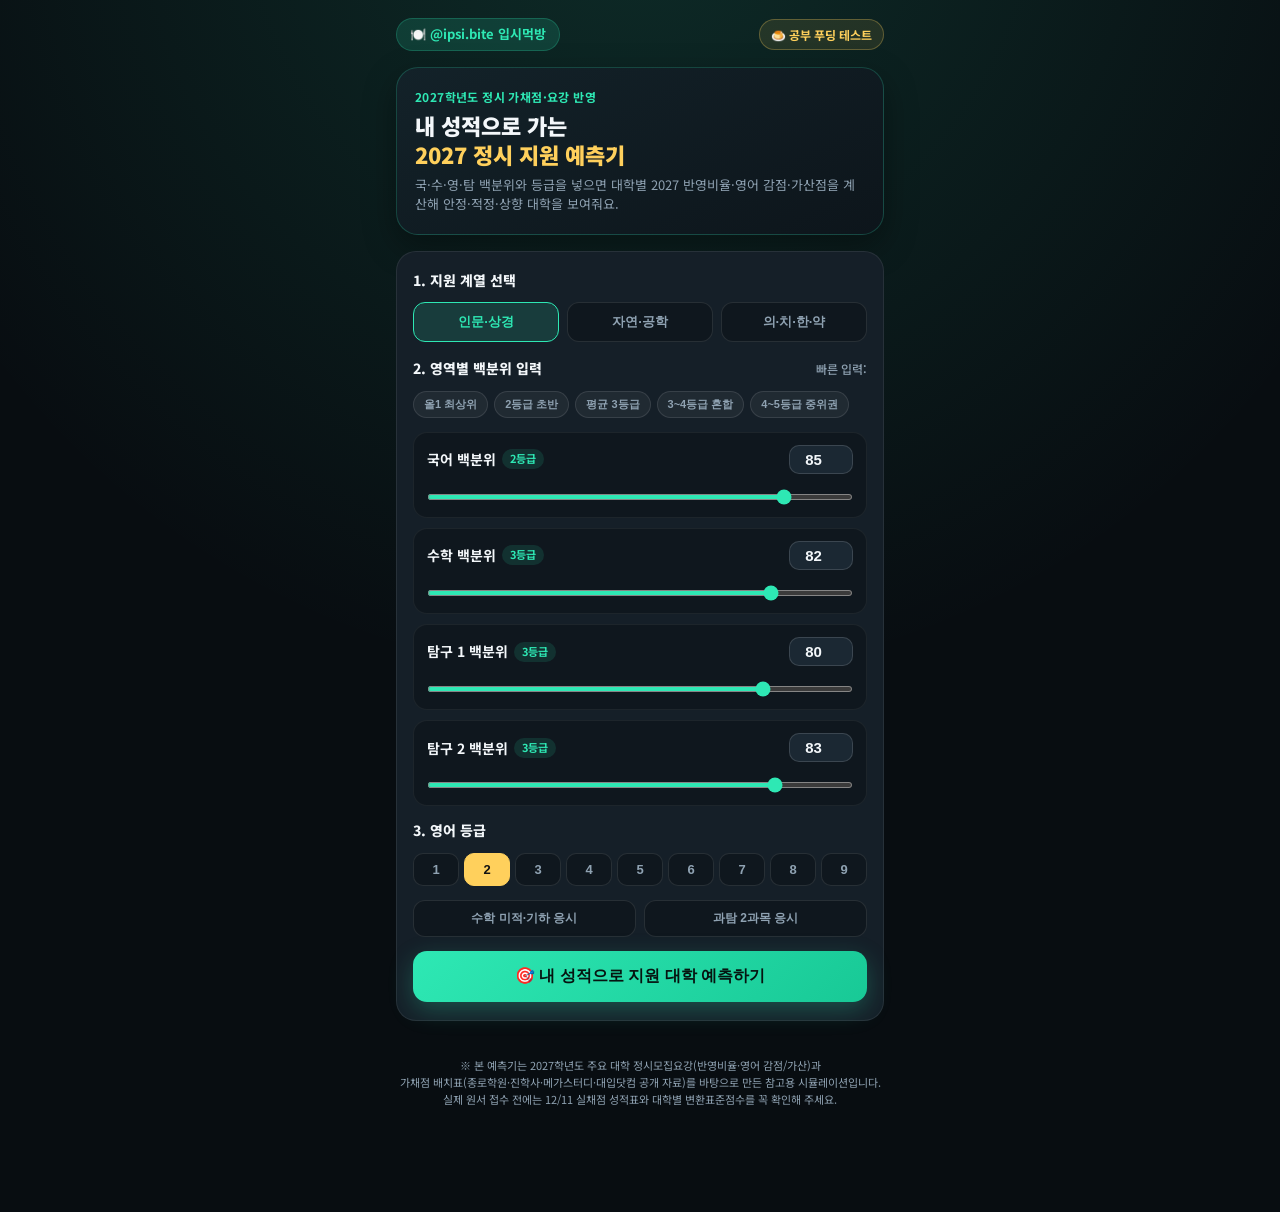
==== commit d474d303: "Add 4-6 grade tier universities (백분위 42~73)" ====
--- a/predict/index.html
+++ b/predict/index.html
@@ -228,6 +228,7 @@
         <button class="preset-btn" onclick="applyPreset(92,90,91,89,2)">2등급 초반</button>
         <button class="preset-btn" onclick="applyPreset(82,80,79,81,3)">평균 3등급</button>
         <button class="preset-btn" onclick="applyPreset(70,68,72,69,3)">3~4등급 혼합</button>
+        <button class="preset-btn" onclick="applyPreset(58,55,60,57,4)">4~5등급 중위권</button>
       </div>
 
       <div class="score-row">
@@ -385,6 +386,41 @@
       { track:'nat', gun:'다', name:'가천대', dept:'AI·컴공·공대', cut:77.5, w:[25,35,20,20], engPen:[0,1.0,2.5,5.0,8.0,11.5,15.0,18.5,22.0], mb:0, sb:0, tip:'메디컬·IT 집중 투자' },
       { track:'nat', gun:'가', name:'인천대', dept:'공과·정보기술대', cut:76.0, w:[25,35,15,25], engPen:[0,1.0,2.5,5.0,8.0,11.5,15.0,18.5,22.0], mb:0, sb:0, tip:'국립대 · 평균 3등급 중반 적정' },
       { track:'nat', gun:'나', name:'한성대', dept:'IT공과대학', cut:73.5, w:[25,35,20,20], engPen:[0,1.0,2.5,5.0,8.0,11.5,15.0,18.5,22.0], mb:0, sb:0, tip:'3등급 중후반 ~ 4등급 초반 안정권' },
+
+      // 인문·상경 (4~6등급대: 백분위 42~73 구간 대폭 보강)
+      { track:'hum', gun:'가', name:'덕성여대', dept:'인문·사회과학', cut:73.0, w:[30,25,25,20], engPen:[0,1.0,2.5,5.0,8.0,11.5,15.0,18.5,22.0], mb:0, sb:0, tip:'우수영역 순 가중치 반영 가능' },
+      { track:'hum', gun:'나', name:'동덕여대', dept:'인문·경영계열', cut:72.8, w:[35,25,20,20], engPen:[0,1.0,2.5,5.0,8.0,11.5,15.0,18.5,22.0], mb:0, sb:0, tip:'국·수 중 우수영역 35% 반영' },
+      { track:'hum', gun:'다', name:'서울여대', dept:'인문·사회과학', cut:72.5, w:[30,25,25,20], engPen:[0,1.0,2.5,5.0,8.0,11.5,15.0,18.5,22.0], mb:0, sb:0, tip:'우수영역 순 35·30·20·15% 반영' },
+      { track:'hum', gun:'가', name:'경기대', dept:'인문·관광·경영', cut:72.0, w:[35,25,20,20], engPen:[0,1.0,2.5,5.0,8.0,11.5,15.0,18.5,22.0], mb:0, sb:0, tip:'수원·서울 캠퍼스 · 국어 비중 높음' },
+      { track:'hum', gun:'가', name:'서경대', dept:'인문·경영·글로벌', cut:71.2, w:[40,20,20,20], engPen:[0,1.0,2.5,5.0,8.0,11.5,15.0,18.5,22.0], mb:0, sb:0, tip:'인서울 · 우수영역 40% 반영' },
+      { track:'hum', gun:'다', name:'삼육대', dept:'인문·경영학과', cut:69.5, w:[35,25,20,20], engPen:[0,1.0,2.5,5.0,8.0,11.5,15.0,18.5,22.0], mb:0, sb:0, tip:'우수영역 순 반영 · 인서울 4등급 적정' },
+      { track:'hum', gun:'나', name:'충남대', dept:'인문·경상대학', cut:71.5, w:[35,25,20,20], engPen:[0,1.0,2.5,5.0,8.0,11.5,15.0,18.5,22.0], mb:0, sb:0, tip:'거점국립대 · 등록금 메리트' },
+      { track:'hum', gun:'가', name:'충북대', dept:'인문·사회·경영', cut:66.5, w:[35,25,20,20], engPen:[0,1.0,2.5,5.0,8.0,11.5,15.0,18.5,22.0], mb:0, sb:0, tip:'거점국립대 · 4등급 초반 적정' },
+      { track:'hum', gun:'나', name:'강원대', dept:'인문·경영(춘천)', cut:62.5, w:[35,25,20,20], engPen:[0,1.0,2.5,5.0,8.0,11.5,15.0,18.5,22.0], mb:0, sb:0, tip:'거점국립대 · 4등급 중반 적정' },
+      { track:'hum', gun:'다', name:'수원대', dept:'경영·인문·자전', cut:63.5, w:[35,25,20,20], engPen:[0,1.0,2.5,5.0,8.0,11.5,15.0,18.5,22.0], mb:0, sb:0, tip:'수도권 통학 가능 · 4등급 중반' },
+      { track:'hum', gun:'가', name:'강남대', dept:'사회복지·경영', cut:60.5, w:[35,25,20,20], engPen:[0,1.0,2.5,5.0,8.0,11.5,15.0,18.5,22.0], mb:0, sb:0, tip:'용인 수도권 · 4등급 후반~5등급 초반' },
+      { track:'hum', gun:'나', name:'용인대', dept:'경영·관광·인문', cut:58.5, w:[35,25,20,20], engPen:[0,1.0,2.5,5.0,8.0,11.5,15.0,18.5,22.0], mb:0, sb:0, tip:'수도권 4~5등급 적정' },
+      { track:'hum', gun:'다', name:'안양대', dept:'인문·경영·글로벌', cut:56.0, w:[35,25,20,20], engPen:[0,1.0,2.5,5.0,8.0,11.5,15.0,18.5,22.0], mb:0, sb:0, tip:'안양·강화 캠퍼스 · 5등급 초반 적정' },
+      { track:'hum', gun:'가', name:'성결대', dept:'경영·사회·인문', cut:53.5, w:[35,25,20,20], engPen:[0,1.0,2.5,5.0,8.0,11.5,15.0,18.5,22.0], mb:0, sb:0, tip:'수도권 1호선 · 5등급 중반 적정' },
+      { track:'hum', gun:'나', name:'한신대', dept:'인문·사회계열', cut:50.5, w:[35,25,20,20], engPen:[0,1.0,2.5,5.0,8.0,11.5,15.0,18.5,22.0], mb:0, sb:0, tip:'오산 수도권 · 5등급 중후반 적정' },
+      { track:'hum', gun:'다', name:'대진대', dept:'인문·경영·공공', cut:47.0, w:[35,25,20,20], engPen:[0,1.0,2.5,5.0,8.0,11.5,15.0,18.5,22.0], mb:0, sb:0, tip:'경기 북부 · 5~6등급 적정' },
+      { track:'hum', gun:'가', name:'평택대', dept:'국제·경영·사회', cut:43.0, w:[35,25,20,20], engPen:[0,1.0,2.5,5.0,8.0,11.5,15.0,18.5,22.0], mb:0, sb:0, tip:'경기 남부 · 6등급 초반 안정~적정' },
+
+      // 자연·공학 (4~6등급대: 백분위 42~73 구간 대폭 보강)
+      { track:'nat', gun:'가', name:'경기대', dept:'AI·컴공·공과대', cut:72.0, w:[25,35,20,20], engPen:[0,1.0,2.5,5.0,8.0,11.5,15.0,18.5,22.0], mb:0, sb:0, tip:'수원 광교 캠퍼스 · 3등급 후반 적정' },
+      { track:'nat', gun:'가', name:'서경대', dept:'소프트웨어·이공', cut:70.5, w:[20,40,20,20], engPen:[0,1.0,2.5,5.0,8.0,11.5,15.0,18.5,22.0], mb:0, sb:0, tip:'인서울 · 우수영역 40% 반영' },
+      { track:'nat', gun:'다', name:'삼육대', dept:'컴퓨터·보건·자연', cut:69.0, w:[25,35,20,20], engPen:[0,1.0,2.5,5.0,8.0,11.5,15.0,18.5,22.0], mb:0, sb:0, tip:'인서울 · 4등급 초반 공학/보건 적정' },
+      { track:'nat', gun:'나', name:'충남대', dept:'공과·소프트웨어', cut:71.5, w:[25,35,20,20], engPen:[0,1.0,2.5,5.0,8.0,11.5,15.0,18.5,22.0], mb:0, sb:0, tip:'거점국립대 공대 · 가성비 최고' },
+      { track:'nat', gun:'가', name:'한경국립대', dept:'ICT·공과대학', cut:65.5, w:[25,35,20,20], engPen:[0,1.0,2.5,5.0,8.0,11.5,15.0,18.5,22.0], mb:0, sb:0, tip:'경기도 유일 국립대 · 4등급 초반' },
+      { track:'nat', gun:'가', name:'충북대', dept:'전자·컴공·공과대', cut:66.0, w:[25,35,20,20], engPen:[0,1.0,2.5,5.0,8.0,11.5,15.0,18.5,22.0], mb:0, sb:0, tip:'거점국립대 · 4등급 초반 적정' },
+      { track:'nat', gun:'나', name:'강원대', dept:'IT·공과대학(춘천)', cut:62.0, w:[25,35,20,20], engPen:[0,1.0,2.5,5.0,8.0,11.5,15.0,18.5,22.0], mb:0, sb:0, tip:'거점국립대 · 4등급 중반 적정' },
+      { track:'nat', gun:'다', name:'수원대', dept:'데이터·컴공·공과', cut:63.0, w:[25,35,20,20], engPen:[0,1.0,2.5,5.0,8.0,11.5,15.0,18.5,22.0], mb:0, sb:0, tip:'수도권 통학 가능 · 4등급 중반' },
+      { track:'nat', gun:'가', name:'강남대', dept:'소프트웨어·ICT', cut:59.5, w:[25,35,20,20], engPen:[0,1.0,2.5,5.0,8.0,11.5,15.0,18.5,22.0], mb:0, sb:0, tip:'용인 기흥 · 4~5등급 IT 적정' },
+      { track:'nat', gun:'다', name:'안양대', dept:'스마트소프트웨어', cut:55.0, w:[25,35,20,20], engPen:[0,1.0,2.5,5.0,8.0,11.5,15.0,18.5,22.0], mb:0, sb:0, tip:'수도권 5등급 초반 적정' },
+      { track:'nat', gun:'가', name:'성결대', dept:'컴퓨터·정보통신', cut:53.0, w:[25,35,20,20], engPen:[0,1.0,2.5,5.0,8.0,11.5,15.0,18.5,22.0], mb:0, sb:0, tip:'수도권 1호선 · 5등급 중반 적정' },
+      { track:'nat', gun:'나', name:'한신대', dept:'AI·SW·이공계열', cut:49.5, w:[25,35,20,20], engPen:[0,1.0,2.5,5.0,8.0,11.5,15.0,18.5,22.0], mb:0, sb:0, tip:'오산 수도권 · 5등급 중후반 적정' },
+      { track:'nat', gun:'다', name:'대진대', dept:'스마트공학·컴공', cut:46.5, w:[25,35,20,20], engPen:[0,1.0,2.5,5.0,8.0,11.5,15.0,18.5,22.0], mb:0, sb:0, tip:'경기 북부 · 5~6등급 적정' },
+      { track:'nat', gun:'가', name:'평택대', dept:'스마트모빌리티·ICT', cut:42.5, w:[25,35,20,20], engPen:[0,1.0,2.5,5.0,8.0,11.5,15.0,18.5,22.0], mb:0, sb:0, tip:'경기 남부 · 6등급 초반 안정~적정' },
     ];
 
     let state = {
